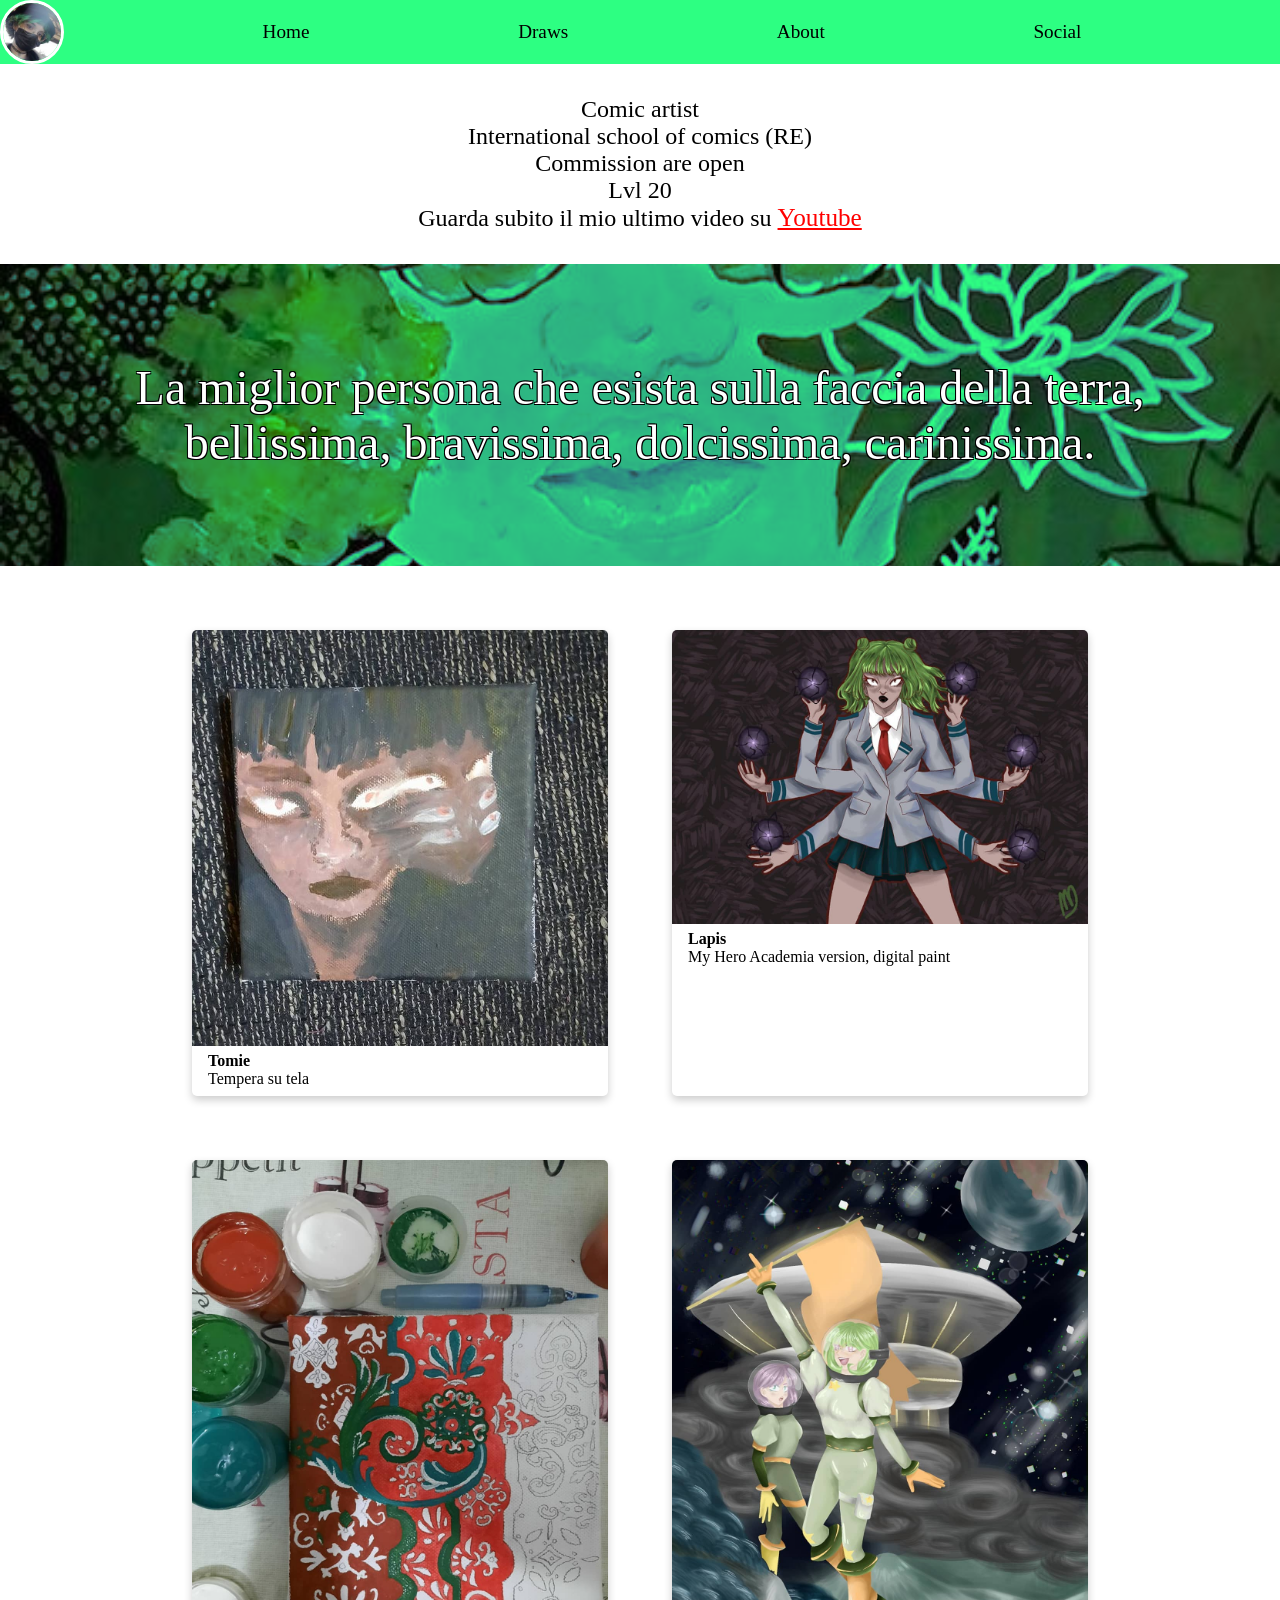
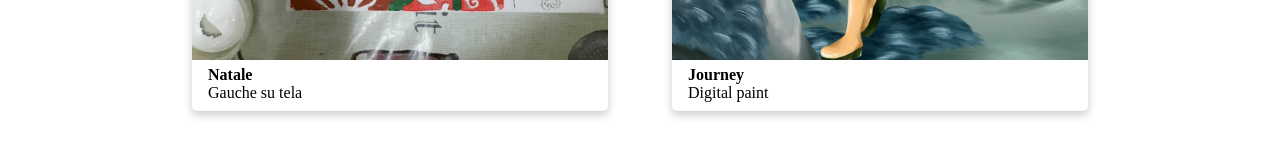
==== index.html @ 0560d2fd "Add files via upload" ====
<!doctype html>
<html lang="it">
<head>
    <meta charset="utf-8">
    <meta name="viewport" content="width=device-width, initial-scale=1.0">
    <title>Sito bello</title>
    <meta name="description" content="Description Goes Here">
    <link rel="stylesheet" href="index.css">
    <script src="js/index.js"></script>
</head>
<body>
    <div class="nav-bar">
        <img class="logo" alt="logo" src="img/logo.png">
        <div class="nav-container">
            <ul class="nav-ul">
                <li><a href="#">Home</a></li>
                <li><a href="#">Draws</a></li>
                <li><a href="#">About</a></li>
                <li><a href="#">Social</a></li>
            </ul>
        </div>
    </div>
    <div class="intro">Comic artist <br>
        International school of comics (RE) <br>
        Commission are open <br>
        Lvl 20 <br>
        Guarda subito il mio ultimo video su 
        <a class="youtube-link" href="https://www.youtube.com/channel/UCKBXNWgQXI_pqrjaflWPuFQ/videos">
            Youtube
        </a>
    </div>
        <div class="parallax">
            <p>
            La miglior persona che esista sulla faccia della terra, bellissima, bravissima, dolcissima, carinissima.
            </p>
        </div> 
    </div>
    <div class="drawings">
        <div class="card">
            <img src="img/img1.jpg" alt="Avatar">
            <div class="container">
              <h4><b>Tomie</b></h4> 
              <p>Tempera su tela</p> 
            </div>
        </div>
        <div class="card">
            <img src="img/img2.jpg" alt="Avatar">
            <div class="container">
              <h4><b>Lapis</b></h4> 
              <p>My Hero Academia version, digital paint</p> 
            </div>
        </div>
        <div class="card">
            <img src="img/img3.jpg" alt="Avatar">
            <div class="container">
              <h4><b>Natale</b></h4> 
              <p>Gauche su tela</p> 
            </div>
        </div>
        <div class="card">
            <img src="img/img4.jpg" alt="Avatar">
            <div class="container">
              <h4><b>Journey</b></h4> 
              <p>Digital paint</p> 
            </div>
        </div>
    </div>
</body>
</html>
---- index.css ----
:root {
    --maincolor: #2dff82;
}

* {
    margin: 0;
}

a {
    text-decoration: none;
    color: inherit;
}

.nav-bar {
    background-color: var(--maincolor);
    display: flex;
    margin-bottom: 2rem;
}

.nav-container {
    display: flex;
    align-items: center;
    width: 100%;
}

.nav-ul {
    display: flex;
    justify-content: space-evenly;
    width: 100%;
    padding: 0;
}

.nav-ul li{
    list-style: none;
    padding: 10px;
    font-size: 1.2rem;
    cursor: pointer;
    transition: all ease-in-out 300ms;
    transform-origin: center;
    position: relative;
    display: flex;
}

.nav-ul li::after{
    content: "";
    position: absolute;
    width: 0;
    transform: translateX(-15%);
    transform-origin: center;
    transition: all ease-in-out 300ms;
    bottom: 0;
}

.nav-ul li:focus:after,
.nav-ul li:hover:after{
    width: 100%;
    border: 1px solid white;
}

.nav-ul li:hover,
.nav-ul li a:focus {
    color: rgb(255, 255, 255, 200);
    font-size: 1.5rem;
    border: none;
}

.logo {
    --size: 64px;
    width: var(--size);
    height: var(--size);
    border-radius: 50%;
    border: .2em solid white;
    box-sizing: border-box;
}

.intro {
    text-align: center;
    padding: auto;
    margin-bottom: 2rem;
    font-size: 1.5rem;
}

.youtube-link {
    color: red;
    text-decoration: underline;
    font-size: 1.05em;
}

.parallax {
    background-image: url("img/parallax_bg.jpg");
    background-color: var(--maincolor);
    background-position: center;
    width: 100%;
    background-attachment:fixed;
    background-size: cover;
    background-blend-mode: darken;
}

.parallax p{
    font-size: 2rem;
    text-align: center;
    color: white;
    padding: 4rem;
    text-shadow: -1px 1px 0 #000,
                  1px 1px 0 #000,
                  1px -1px 0 #000,
                 -1px -1px 0 #000;
    margin-bottom: 2rem;
}

@media only screen and (min-width: 900px) {
    .parallax p{
        font-size: 3rem;
        padding: 6rem;
    }

    .drawings {
        display: flex;
        flex-wrap: wrap;
        margin: 0 10rem;
    }

    .card {
        flex: 1 1 40%;
        width: 33%;
        margin: 2rem !important;
    }
}

.card {
    box-shadow: 0 4px 8px 0 rgba(0,0,0,0.2);
    transition: 0.3s;
    width: 80%;
    border-radius: 5px;
    margin: 2rem auto;
}
  
.card:hover {
    box-shadow: 0 8px 16px 0 rgba(0,0,0,0.4);
}
  
img {
    border-radius: 5px 5px 0 0;
    width:100%;
    max-height: 500px;
}
  
.container {
    padding: 2px 16px;
}

.container p{
    margin-bottom: .4rem;
}
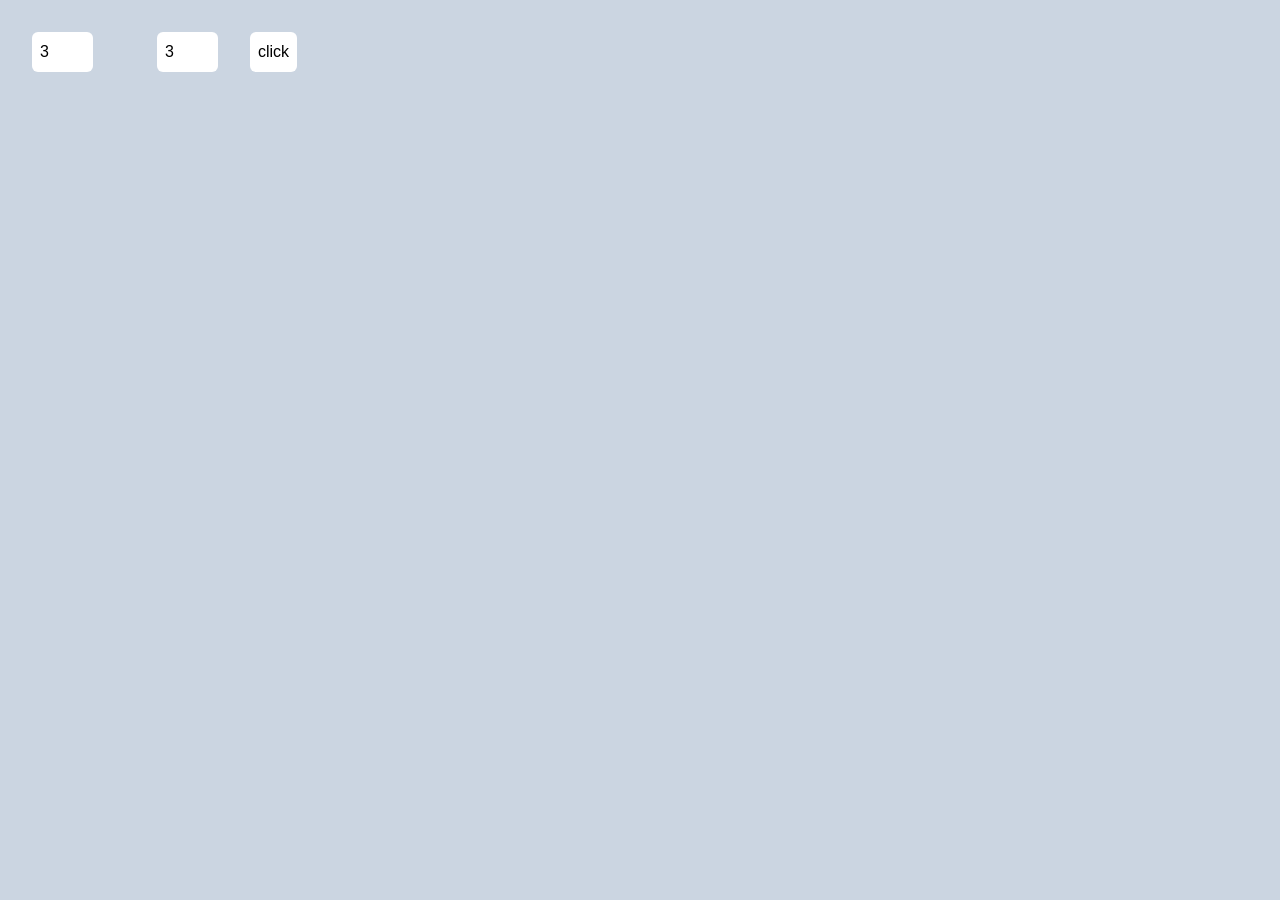
==== commit 36790e0e: "Add files via upload" ====
--- a/index.html
+++ b/index.html
@@ -1,69 +1 @@
-<!doctype html>
-<html lang="it">
-<head>
-    <meta charset="utf-8">
-    <meta name="viewport" content="width=device-width, initial-scale=1.0">
-    <title>Sito bello</title>
-    <meta name="description" content="Description Goes Here">
-    <link rel="stylesheet" href="index.css">
-    <script src="js/index.js"></script>
-</head>
-<body>
-    <div class="nav-bar">
-        <img class="logo" alt="logo" src="img/logo.png">
-        <div class="nav-container">
-            <ul class="nav-ul">
-                <li><a href="#">Home</a></li>
-                <li><a href="#">Draws</a></li>
-                <li><a href="#">About</a></li>
-                <li><a href="#">Social</a></li>
-            </ul>
-        </div>
-    </div>
-    <div class="intro">Comic artist <br>
-        International school of comics (RE) <br>
-        Commission are open <br>
-        Lvl 20 <br>
-        Guarda subito il mio ultimo video su 
-        <a class="youtube-link" href="https://www.youtube.com/channel/UCKBXNWgQXI_pqrjaflWPuFQ/videos">
-            Youtube
-        </a>
-    </div>
-        <div class="parallax">
-            <p>
-            La miglior persona che esista sulla faccia della terra, bellissima, bravissima, dolcissima, carinissima.
-            </p>
-        </div> 
-    </div>
-    <div class="drawings">
-        <div class="card">
-            <img src="img/img1.jpg" alt="Avatar">
-            <div class="container">
-              <h4><b>Tomie</b></h4> 
-              <p>Tempera su tela</p> 
-            </div>
-        </div>
-        <div class="card">
-            <img src="img/img2.jpg" alt="Avatar">
-            <div class="container">
-              <h4><b>Lapis</b></h4> 
-              <p>My Hero Academia version, digital paint</p> 
-            </div>
-        </div>
-        <div class="card">
-            <img src="img/img3.jpg" alt="Avatar">
-            <div class="container">
-              <h4><b>Natale</b></h4> 
-              <p>Gauche su tela</p> 
-            </div>
-        </div>
-        <div class="card">
-            <img src="img/img4.jpg" alt="Avatar">
-            <div class="container">
-              <h4><b>Journey</b></h4> 
-              <p>Digital paint</p> 
-            </div>
-        </div>
-    </div>
-</body>
-</html>+<!doctype html><html lang="en"><head><meta charset="utf-8"/><link rel="icon" href="./favicon.ico"/><meta name="viewport" content="width=device-width,initial-scale=1"/><meta name="theme-color" content="#000000"/><meta name="description" content="Web site created using create-react-app"/><link rel="apple-touch-icon" href="./logo192.png"/><link rel="manifest" href="./manifest.json"/><title>React App</title><script defer="defer" src="./static/js/main.0f3f96a2.js"></script><link href="./static/css/main.9897c813.css" rel="stylesheet"></head><body><noscript>You need to enable JavaScript to run this app.</noscript><div id="root"></div></body></html>
--- a/static/css/main.9897c813.css
+++ b/static/css/main.9897c813.css
@@ -0,0 +1,4 @@
+/*
+! tailwindcss v3.0.23 | MIT License | https://tailwindcss.com
+*/*,:after,:before{border:0 solid #e5e7eb;box-sizing:border-box}:after,:before{--tw-content:""}html{-webkit-text-size-adjust:100%;font-family:ui-sans-serif,system-ui,-apple-system,BlinkMacSystemFont,Segoe UI,Roboto,Helvetica Neue,Arial,Noto Sans,sans-serif,Apple Color Emoji,Segoe UI Emoji,Segoe UI Symbol,Noto Color Emoji;line-height:1.5;tab-size:4}body{line-height:inherit}hr{border-top-width:1px;color:inherit;height:0}abbr:where([title]){-webkit-text-decoration:underline dotted;text-decoration:underline dotted}h1,h2,h3,h4,h5,h6{font-size:inherit;font-weight:inherit}a{color:inherit;text-decoration:inherit}b,strong{font-weight:bolder}code,kbd,pre,samp{font-family:ui-monospace,SFMono-Regular,Menlo,Monaco,Consolas,Liberation Mono,Courier New,monospace;font-size:1em}small{font-size:80%}sub,sup{font-size:75%;line-height:0;position:relative;vertical-align:baseline}sub{bottom:-.25em}sup{top:-.5em}table{border-collapse:collapse;border-color:inherit;text-indent:0}button,input,optgroup,select,textarea{color:inherit;font-family:inherit;font-size:100%;line-height:inherit;margin:0;padding:0}button,select{text-transform:none}[type=button],[type=reset],[type=submit],button{-webkit-appearance:button;background-color:transparent;background-image:none}:-moz-focusring{outline:auto}:-moz-ui-invalid{box-shadow:none}progress{vertical-align:baseline}::-webkit-inner-spin-button,::-webkit-outer-spin-button{height:auto}[type=search]{-webkit-appearance:textfield;outline-offset:-2px}::-webkit-search-decoration{-webkit-appearance:none}::-webkit-file-upload-button{-webkit-appearance:button;font:inherit}summary{display:list-item}blockquote,dd,dl,figure,h1,h2,h3,h4,h5,h6,hr,p,pre{margin:0}fieldset{margin:0}fieldset,legend{padding:0}menu,ol,ul{list-style:none;margin:0;padding:0}textarea{resize:vertical}input::-webkit-input-placeholder,textarea::-webkit-input-placeholder{color:#9ca3af;opacity:1}input:-ms-input-placeholder,textarea:-ms-input-placeholder{color:#9ca3af;opacity:1}input::placeholder,textarea::placeholder{color:#9ca3af;opacity:1}[role=button],button{cursor:pointer}:disabled{cursor:default}audio,canvas,embed,iframe,img,object,svg,video{display:block;vertical-align:middle}img,video{height:auto;max-width:100%}[hidden]{display:none}*,:after,:before{--tw-translate-x:0;--tw-translate-y:0;--tw-rotate:0;--tw-skew-x:0;--tw-skew-y:0;--tw-scale-x:1;--tw-scale-y:1;--tw-pan-x: ;--tw-pan-y: ;--tw-pinch-zoom: ;--tw-scroll-snap-strictness:proximity;--tw-ordinal: ;--tw-slashed-zero: ;--tw-numeric-figure: ;--tw-numeric-spacing: ;--tw-numeric-fraction: ;--tw-ring-inset: ;--tw-ring-offset-width:0px;--tw-ring-offset-color:#fff;--tw-ring-color:rgba(59,130,246,.5);--tw-ring-offset-shadow:0 0 #0000;--tw-ring-shadow:0 0 #0000;--tw-shadow:0 0 #0000;--tw-shadow-colored:0 0 #0000;--tw-blur: ;--tw-brightness: ;--tw-contrast: ;--tw-grayscale: ;--tw-hue-rotate: ;--tw-invert: ;--tw-saturate: ;--tw-sepia: ;--tw-drop-shadow: ;--tw-backdrop-blur: ;--tw-backdrop-brightness: ;--tw-backdrop-contrast: ;--tw-backdrop-grayscale: ;--tw-backdrop-hue-rotate: ;--tw-backdrop-invert: ;--tw-backdrop-opacity: ;--tw-backdrop-saturate: ;--tw-backdrop-sepia: }.static{position:static}.m-8{margin:2rem}.m-1{margin:.25rem}.m-6{margin:1.5rem}.table{display:table}.h-\[100vh\]{height:100vh}.w-\[-webkit-fill-available\]{width:-webkit-fill-available}.min-w-fit{min-width:-webkit-fit-content;min-width:-moz-fit-content;min-width:fit-content}.rounded-md{border-radius:.375rem}.bg-slate-300{--tw-bg-opacity:1;background-color:rgb(203 213 225/var(--tw-bg-opacity))}.bg-white{--tw-bg-opacity:1;background-color:rgb(255 255 255/var(--tw-bg-opacity))}.p-2{padding:.5rem}.p-1{padding:.25rem}.invert{--tw-invert:invert(100%);-webkit-filter:var(--tw-blur) var(--tw-brightness) var(--tw-contrast) var(--tw-grayscale) var(--tw-hue-rotate) var(--tw-invert) var(--tw-saturate) var(--tw-sepia) var(--tw-drop-shadow);filter:var(--tw-blur) var(--tw-brightness) var(--tw-contrast) var(--tw-grayscale) var(--tw-hue-rotate) var(--tw-invert) var(--tw-saturate) var(--tw-sepia) var(--tw-drop-shadow)}body{-webkit-font-smoothing:antialiased;-moz-osx-font-smoothing:grayscale;font-family:-apple-system,BlinkMacSystemFont,Segoe UI,Roboto,Oxygen,Ubuntu,Cantarell,Fira Sans,Droid Sans,Helvetica Neue,sans-serif;margin:0}code{font-family:source-code-pro,Menlo,Monaco,Consolas,Courier New,monospace}*{margin:0;padding:0}
+/*# sourceMappingURL=main.9897c813.css.map*/
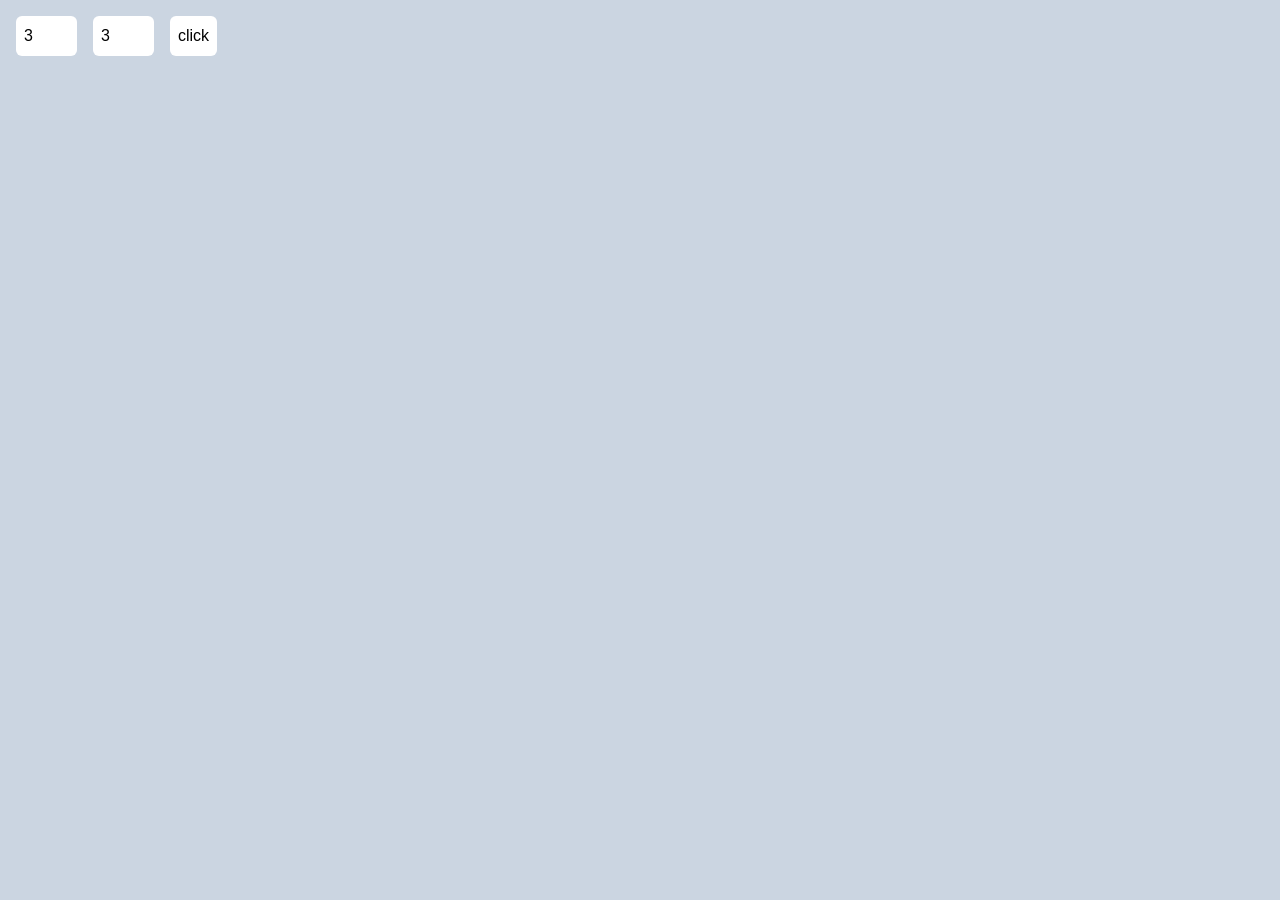
==== commit 50f39770: "Add files via upload" ====
--- a/index.html
+++ b/index.html
@@ -1 +1 @@
-<!doctype html><html lang="en"><head><meta charset="utf-8"/><link rel="icon" href="./favicon.ico"/><meta name="viewport" content="width=device-width,initial-scale=1"/><meta name="theme-color" content="#000000"/><meta name="description" content="Web site created using create-react-app"/><link rel="apple-touch-icon" href="./logo192.png"/><link rel="manifest" href="./manifest.json"/><title>React App</title><script defer="defer" src="./static/js/main.0f3f96a2.js"></script><link href="./static/css/main.9897c813.css" rel="stylesheet"></head><body><noscript>You need to enable JavaScript to run this app.</noscript><div id="root"></div></body></html>+<!doctype html><html lang="en"><head><meta charset="utf-8"/><link rel="icon" href="./favicon.ico"/><meta name="viewport" content="width=device-width,initial-scale=1"/><meta name="theme-color" content="#000000"/><meta name="description" content="Web site created using create-react-app"/><link rel="apple-touch-icon" href="./logo192.png"/><link rel="manifest" href="./manifest.json"/><title>React App</title><script defer="defer" src="./static/js/main.ef9a9acc.js"></script><link href="./static/css/main.74ad18c4.css" rel="stylesheet"></head><body><noscript>You need to enable JavaScript to run this app.</noscript><div id="root"></div></body></html>
--- a/static/css/main.74ad18c4.css
+++ b/static/css/main.74ad18c4.css
@@ -0,0 +1,4 @@
+/*
+! tailwindcss v3.0.23 | MIT License | https://tailwindcss.com
+*/*,:after,:before{border:0 solid #e5e7eb;box-sizing:border-box}:after,:before{--tw-content:""}html{-webkit-text-size-adjust:100%;font-family:ui-sans-serif,system-ui,-apple-system,BlinkMacSystemFont,Segoe UI,Roboto,Helvetica Neue,Arial,Noto Sans,sans-serif,Apple Color Emoji,Segoe UI Emoji,Segoe UI Symbol,Noto Color Emoji;line-height:1.5;tab-size:4}body{line-height:inherit}hr{border-top-width:1px;color:inherit;height:0}abbr:where([title]){-webkit-text-decoration:underline dotted;text-decoration:underline dotted}h1,h2,h3,h4,h5,h6{font-size:inherit;font-weight:inherit}a{color:inherit;text-decoration:inherit}b,strong{font-weight:bolder}code,kbd,pre,samp{font-family:ui-monospace,SFMono-Regular,Menlo,Monaco,Consolas,Liberation Mono,Courier New,monospace;font-size:1em}small{font-size:80%}sub,sup{font-size:75%;line-height:0;position:relative;vertical-align:baseline}sub{bottom:-.25em}sup{top:-.5em}table{border-collapse:collapse;border-color:inherit;text-indent:0}button,input,optgroup,select,textarea{color:inherit;font-family:inherit;font-size:100%;line-height:inherit;margin:0;padding:0}button,select{text-transform:none}[type=button],[type=reset],[type=submit],button{-webkit-appearance:button;background-color:transparent;background-image:none}:-moz-focusring{outline:auto}:-moz-ui-invalid{box-shadow:none}progress{vertical-align:baseline}::-webkit-inner-spin-button,::-webkit-outer-spin-button{height:auto}[type=search]{-webkit-appearance:textfield;outline-offset:-2px}::-webkit-search-decoration{-webkit-appearance:none}::-webkit-file-upload-button{-webkit-appearance:button;font:inherit}summary{display:list-item}blockquote,dd,dl,figure,h1,h2,h3,h4,h5,h6,hr,p,pre{margin:0}fieldset{margin:0}fieldset,legend{padding:0}menu,ol,ul{list-style:none;margin:0;padding:0}textarea{resize:vertical}input::-webkit-input-placeholder,textarea::-webkit-input-placeholder{color:#9ca3af;opacity:1}input:-ms-input-placeholder,textarea:-ms-input-placeholder{color:#9ca3af;opacity:1}input::placeholder,textarea::placeholder{color:#9ca3af;opacity:1}[role=button],button{cursor:pointer}:disabled{cursor:default}audio,canvas,embed,iframe,img,object,svg,video{display:block;vertical-align:middle}img,video{height:auto;max-width:100%}[hidden]{display:none}*,:after,:before{--tw-translate-x:0;--tw-translate-y:0;--tw-rotate:0;--tw-skew-x:0;--tw-skew-y:0;--tw-scale-x:1;--tw-scale-y:1;--tw-pan-x: ;--tw-pan-y: ;--tw-pinch-zoom: ;--tw-scroll-snap-strictness:proximity;--tw-ordinal: ;--tw-slashed-zero: ;--tw-numeric-figure: ;--tw-numeric-spacing: ;--tw-numeric-fraction: ;--tw-ring-inset: ;--tw-ring-offset-width:0px;--tw-ring-offset-color:#fff;--tw-ring-color:rgba(59,130,246,.5);--tw-ring-offset-shadow:0 0 #0000;--tw-ring-shadow:0 0 #0000;--tw-shadow:0 0 #0000;--tw-shadow-colored:0 0 #0000;--tw-blur: ;--tw-brightness: ;--tw-contrast: ;--tw-grayscale: ;--tw-hue-rotate: ;--tw-invert: ;--tw-saturate: ;--tw-sepia: ;--tw-drop-shadow: ;--tw-backdrop-blur: ;--tw-backdrop-brightness: ;--tw-backdrop-contrast: ;--tw-backdrop-grayscale: ;--tw-backdrop-hue-rotate: ;--tw-backdrop-invert: ;--tw-backdrop-opacity: ;--tw-backdrop-saturate: ;--tw-backdrop-sepia: }.visible{visibility:visible}.m-4{margin:1rem}.m-1{margin:.25rem}.m-6{margin:1.5rem}.mx-4{margin-left:1rem;margin-right:1rem}.mt-4{margin-top:1rem}.mr-4{margin-right:1rem}.table{display:table}.hidden{display:none}.h-\[100vh\]{height:100vh}.w-\[-webkit-fill-available\]{width:-webkit-fill-available}.w-\[60px\]{width:60px}.min-w-fit{min-width:-webkit-fit-content;min-width:-moz-fit-content;min-width:fit-content}.rounded-md{border-radius:.375rem}.bg-slate-300{--tw-bg-opacity:1;background-color:rgb(203 213 225/var(--tw-bg-opacity))}.bg-white{--tw-bg-opacity:1;background-color:rgb(255 255 255/var(--tw-bg-opacity))}.p-2{padding:.5rem}.p-3{padding:.75rem}.p-1{padding:.25rem}.invert{--tw-invert:invert(100%);-webkit-filter:var(--tw-blur) var(--tw-brightness) var(--tw-contrast) var(--tw-grayscale) var(--tw-hue-rotate) var(--tw-invert) var(--tw-saturate) var(--tw-sepia) var(--tw-drop-shadow);filter:var(--tw-blur) var(--tw-brightness) var(--tw-contrast) var(--tw-grayscale) var(--tw-hue-rotate) var(--tw-invert) var(--tw-saturate) var(--tw-sepia) var(--tw-drop-shadow)}body{-webkit-font-smoothing:antialiased;-moz-osx-font-smoothing:grayscale;font-family:-apple-system,BlinkMacSystemFont,Segoe UI,Roboto,Oxygen,Ubuntu,Cantarell,Fira Sans,Droid Sans,Helvetica Neue,sans-serif;margin:0}code{font-family:source-code-pro,Menlo,Monaco,Consolas,Courier New,monospace}*{margin:0;padding:0}
+/*# sourceMappingURL=main.74ad18c4.css.map*/
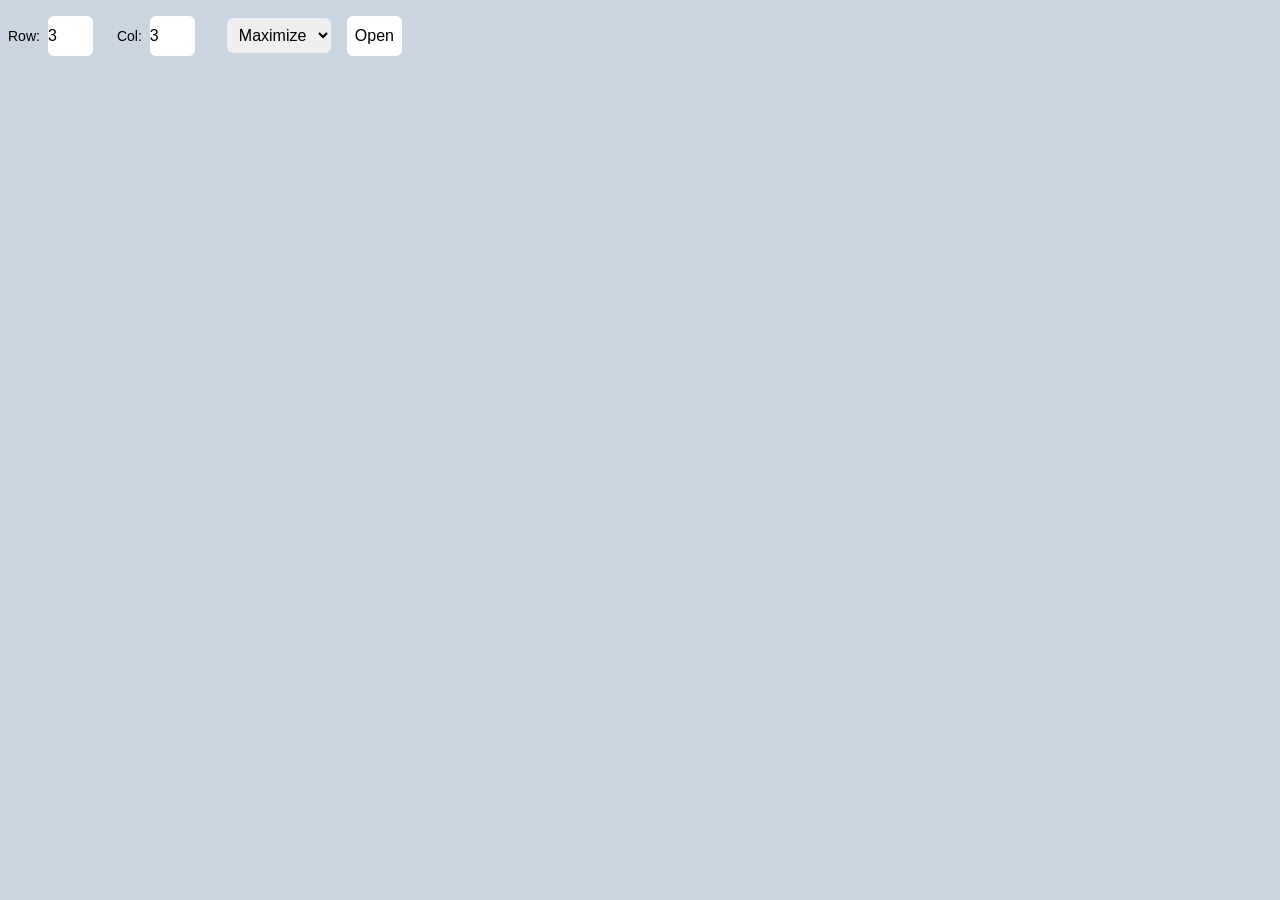
==== commit 055f0770: "Add select menu and minor fixes" ====
--- a/index.html
+++ b/index.html
@@ -1 +1 @@
-<!doctype html><html lang="en"><head><meta charset="utf-8"/><link rel="icon" href="./favicon.ico"/><meta name="viewport" content="width=device-width,initial-scale=1"/><meta name="theme-color" content="#000000"/><meta name="description" content="Web site created using create-react-app"/><link rel="apple-touch-icon" href="./logo192.png"/><link rel="manifest" href="./manifest.json"/><title>React App</title><script defer="defer" src="./static/js/main.ef9a9acc.js"></script><link href="./static/css/main.74ad18c4.css" rel="stylesheet"></head><body><noscript>You need to enable JavaScript to run this app.</noscript><div id="root"></div></body></html>+<!doctype html><html lang="en"><head><meta charset="utf-8"/><link rel="icon" href="./favicon.ico"/><meta name="viewport" content="width=device-width,initial-scale=1"/><meta name="theme-color" content="#000000"/><meta name="description" content="Web site created using create-react-app"/><link rel="apple-touch-icon" href="./logo192.png"/><link rel="manifest" href="./manifest.json"/><title>React App</title><script defer="defer" src="./static/js/main.443f5ec7.js"></script><link href="./static/css/main.6eb359be.css" rel="stylesheet"></head><body><noscript>You need to enable JavaScript to run this app.</noscript><div id="root"></div></body></html>
--- a/static/css/main.6eb359be.css
+++ b/static/css/main.6eb359be.css
@@ -0,0 +1,4 @@
+/*
+! tailwindcss v3.0.23 | MIT License | https://tailwindcss.com
+*/*,:after,:before{border:0 solid #e5e7eb;box-sizing:border-box}:after,:before{--tw-content:""}html{-webkit-text-size-adjust:100%;font-family:ui-sans-serif,system-ui,-apple-system,BlinkMacSystemFont,Segoe UI,Roboto,Helvetica Neue,Arial,Noto Sans,sans-serif,Apple Color Emoji,Segoe UI Emoji,Segoe UI Symbol,Noto Color Emoji;line-height:1.5;tab-size:4}body{line-height:inherit}hr{border-top-width:1px;color:inherit;height:0}abbr:where([title]){-webkit-text-decoration:underline dotted;text-decoration:underline dotted}h1,h2,h3,h4,h5,h6{font-size:inherit;font-weight:inherit}a{color:inherit;text-decoration:inherit}b,strong{font-weight:bolder}code,kbd,pre,samp{font-family:ui-monospace,SFMono-Regular,Menlo,Monaco,Consolas,Liberation Mono,Courier New,monospace;font-size:1em}small{font-size:80%}sub,sup{font-size:75%;line-height:0;position:relative;vertical-align:baseline}sub{bottom:-.25em}sup{top:-.5em}table{border-collapse:collapse;border-color:inherit;text-indent:0}button,input,optgroup,select,textarea{color:inherit;font-family:inherit;font-size:100%;line-height:inherit;margin:0;padding:0}button,select{text-transform:none}[type=button],[type=reset],[type=submit],button{-webkit-appearance:button;background-color:transparent;background-image:none}:-moz-focusring{outline:auto}:-moz-ui-invalid{box-shadow:none}progress{vertical-align:baseline}::-webkit-inner-spin-button,::-webkit-outer-spin-button{height:auto}[type=search]{-webkit-appearance:textfield;outline-offset:-2px}::-webkit-search-decoration{-webkit-appearance:none}::-webkit-file-upload-button{-webkit-appearance:button;font:inherit}summary{display:list-item}blockquote,dd,dl,figure,h1,h2,h3,h4,h5,h6,hr,p,pre{margin:0}fieldset{margin:0}fieldset,legend{padding:0}menu,ol,ul{list-style:none;margin:0;padding:0}textarea{resize:vertical}input::-webkit-input-placeholder,textarea::-webkit-input-placeholder{color:#9ca3af;opacity:1}input:-ms-input-placeholder,textarea:-ms-input-placeholder{color:#9ca3af;opacity:1}input::placeholder,textarea::placeholder{color:#9ca3af;opacity:1}[role=button],button{cursor:pointer}:disabled{cursor:default}audio,canvas,embed,iframe,img,object,svg,video{display:block;vertical-align:middle}img,video{height:auto;max-width:100%}[hidden]{display:none}*,:after,:before{--tw-translate-x:0;--tw-translate-y:0;--tw-rotate:0;--tw-skew-x:0;--tw-skew-y:0;--tw-scale-x:1;--tw-scale-y:1;--tw-pan-x: ;--tw-pan-y: ;--tw-pinch-zoom: ;--tw-scroll-snap-strictness:proximity;--tw-ordinal: ;--tw-slashed-zero: ;--tw-numeric-figure: ;--tw-numeric-spacing: ;--tw-numeric-fraction: ;--tw-ring-inset: ;--tw-ring-offset-width:0px;--tw-ring-offset-color:#fff;--tw-ring-color:rgba(59,130,246,.5);--tw-ring-offset-shadow:0 0 #0000;--tw-ring-shadow:0 0 #0000;--tw-shadow:0 0 #0000;--tw-shadow-colored:0 0 #0000;--tw-blur: ;--tw-brightness: ;--tw-contrast: ;--tw-grayscale: ;--tw-hue-rotate: ;--tw-invert: ;--tw-saturate: ;--tw-sepia: ;--tw-drop-shadow: ;--tw-backdrop-blur: ;--tw-backdrop-brightness: ;--tw-backdrop-contrast: ;--tw-backdrop-grayscale: ;--tw-backdrop-hue-rotate: ;--tw-backdrop-invert: ;--tw-backdrop-opacity: ;--tw-backdrop-saturate: ;--tw-backdrop-sepia: }.visible{visibility:visible}.m-4{margin:1rem}.m-1{margin:.25rem}.m-6{margin:1.5rem}.mx-4{margin-left:1rem;margin-right:1rem}.mt-4{margin-top:1rem}.mr-4{margin-right:1rem}.table{display:table}.hidden{display:none}.h-\[100vh\]{height:100vh}.w-\[-webkit-fill-available\]{width:-webkit-fill-available}.w-\[60px\]{width:60px}.min-w-fit{min-width:-webkit-fit-content;min-width:-moz-fit-content;min-width:fit-content}.rounded-md{border-radius:.375rem}.bg-slate-300{--tw-bg-opacity:1;background-color:rgb(203 213 225/var(--tw-bg-opacity))}.bg-white{--tw-bg-opacity:1;background-color:rgb(255 255 255/var(--tw-bg-opacity))}.p-2{padding:.5rem}.p-3{padding:.75rem}.p-1{padding:.25rem}.py-2{padding-bottom:.5rem;padding-top:.5rem}.text-sm{font-size:.875rem;line-height:1.25rem}.invert{--tw-invert:invert(100%);-webkit-filter:var(--tw-blur) var(--tw-brightness) var(--tw-contrast) var(--tw-grayscale) var(--tw-hue-rotate) var(--tw-invert) var(--tw-saturate) var(--tw-sepia) var(--tw-drop-shadow);filter:var(--tw-blur) var(--tw-brightness) var(--tw-contrast) var(--tw-grayscale) var(--tw-hue-rotate) var(--tw-invert) var(--tw-saturate) var(--tw-sepia) var(--tw-drop-shadow)}body{-webkit-font-smoothing:antialiased;-moz-osx-font-smoothing:grayscale;font-family:-apple-system,BlinkMacSystemFont,Segoe UI,Roboto,Oxygen,Ubuntu,Cantarell,Fira Sans,Droid Sans,Helvetica Neue,sans-serif;margin:0}code{font-family:source-code-pro,Menlo,Monaco,Consolas,Courier New,monospace}*{margin:0;padding:0}
+/*# sourceMappingURL=main.6eb359be.css.map*/
